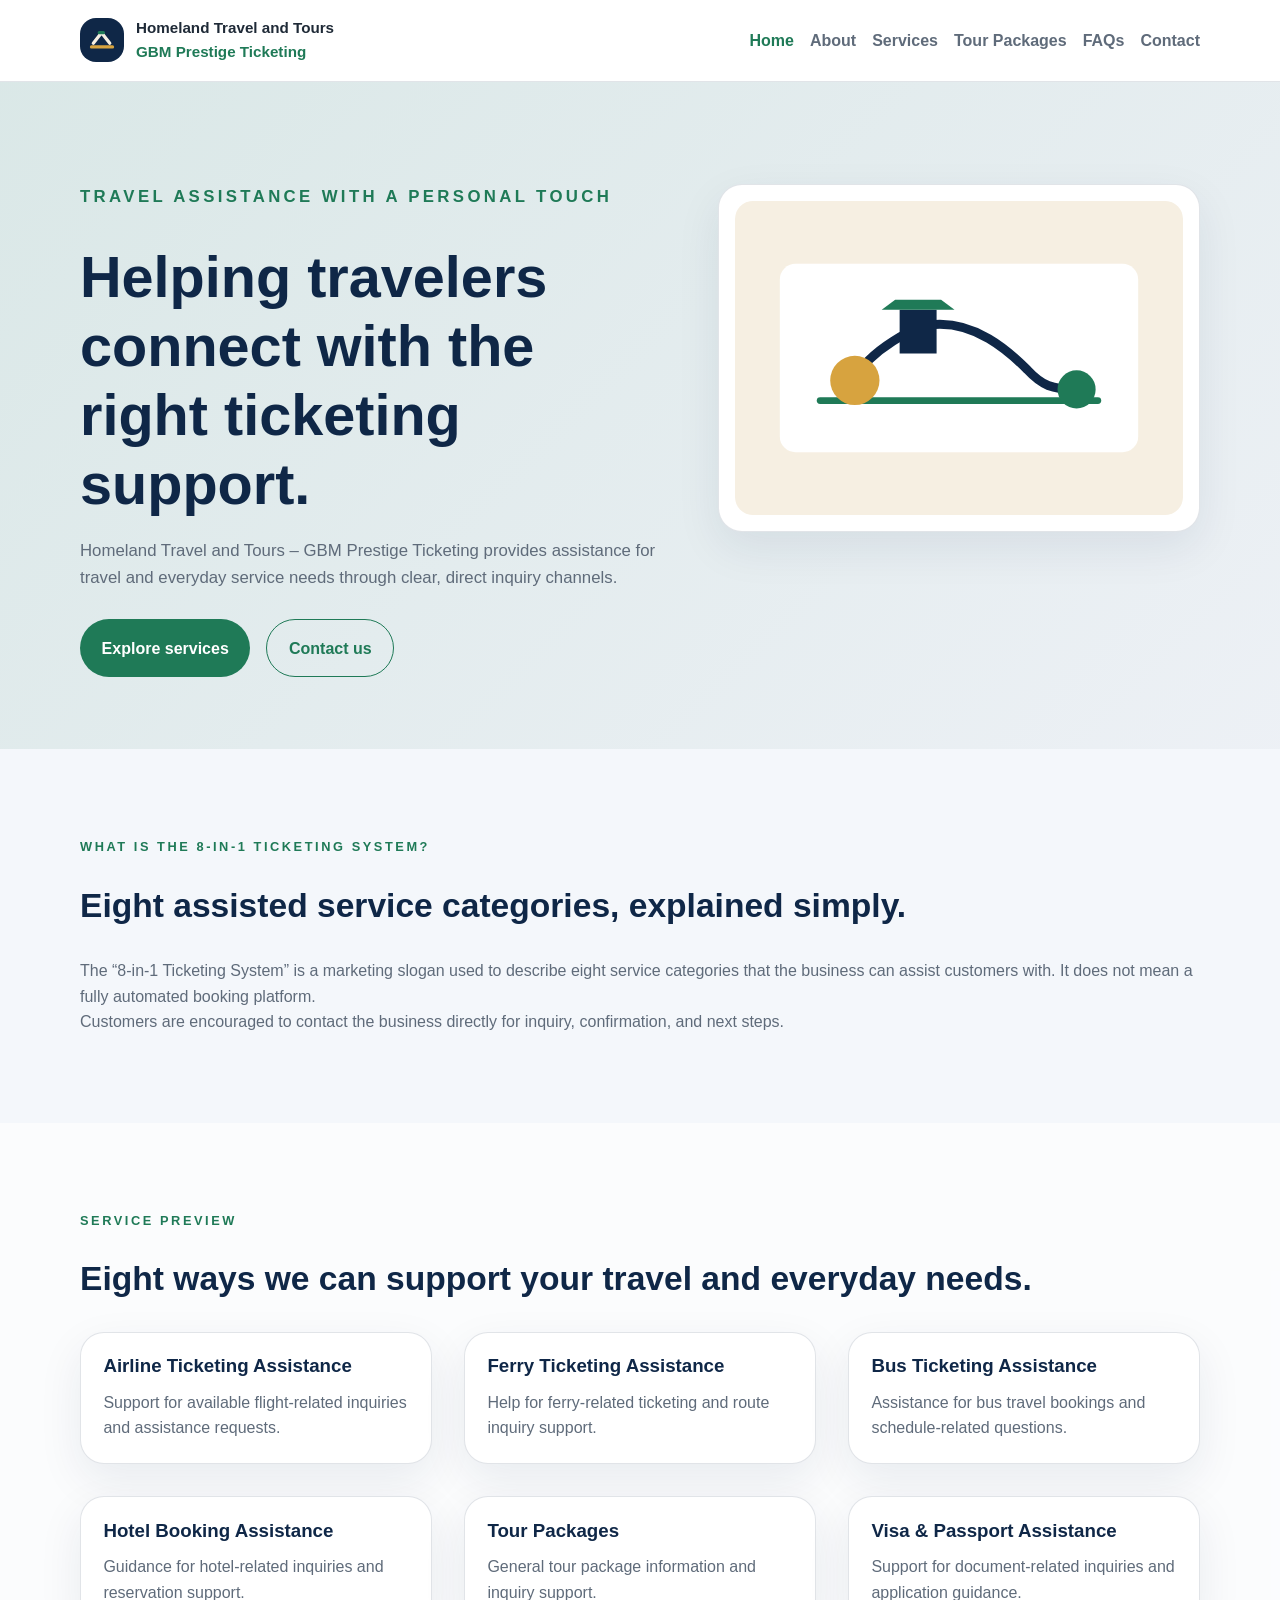
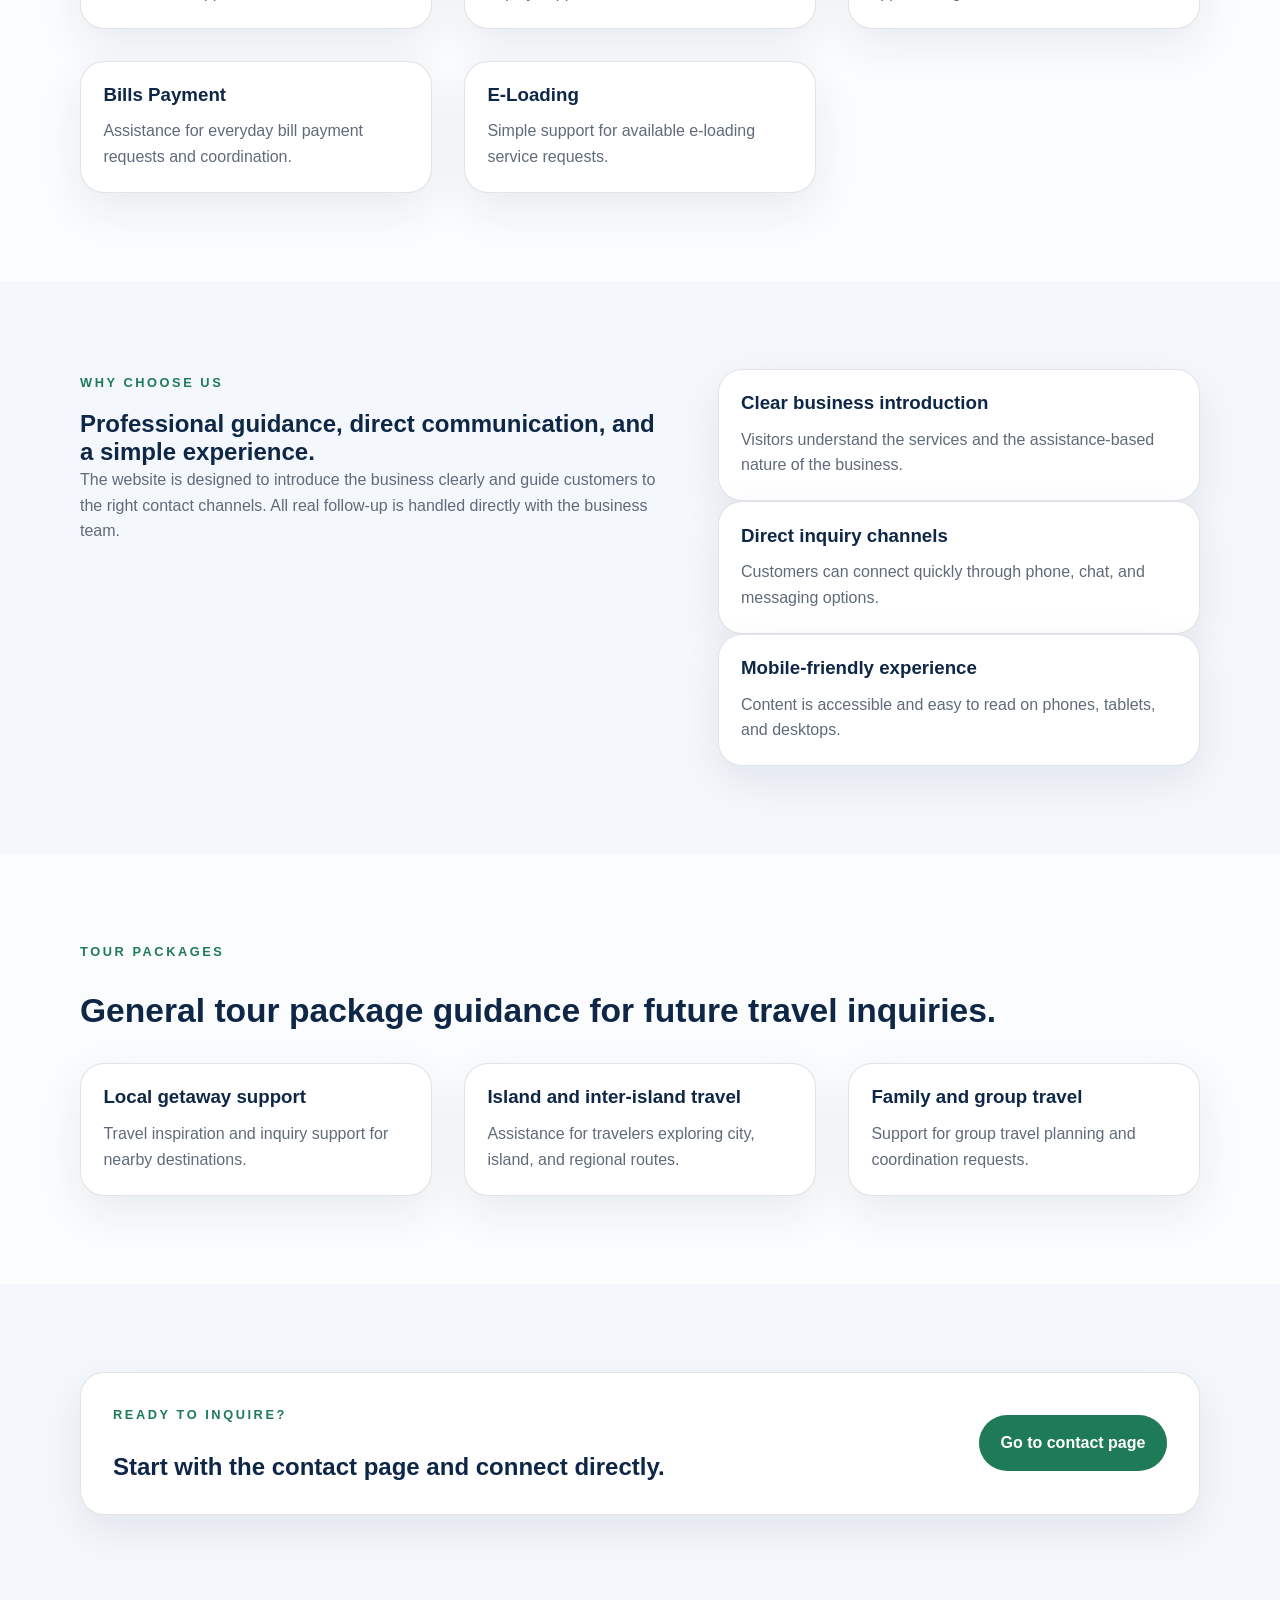
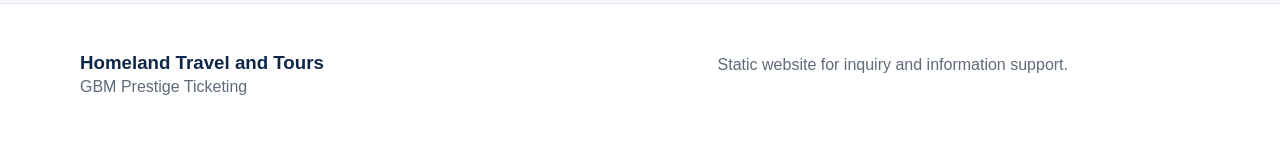
==== index.html @ 582492b7 "Build static website v1" ====
<!DOCTYPE html>
<html lang="en">
  <head>
    <meta charset="UTF-8" />
    <meta name="viewport" content="width=device-width, initial-scale=1.0" />
    <title>Homeland Travel and Tours – GBM Prestige Ticketing</title>
    <meta
      name="description"
      content="Homeland Travel and Tours – GBM Prestige Ticketing offers travel and ticketing assistance with a simple, professional inquiry-based website."
    />
    <link rel="icon" href="public/favicon/favicon.svg" type="image/svg+xml" />
    <link rel="stylesheet" href="src/css/reset.css" />
    <link rel="stylesheet" href="src/css/variables.css" />
    <link rel="stylesheet" href="src/css/base.css" />
    <link rel="stylesheet" href="src/css/layout.css" />
    <link rel="stylesheet" href="src/css/components.css" />
    <link rel="stylesheet" href="src/css/responsive.css" />
  </head>
  <body>
    <header class="site-header">
      <div class="container nav-bar">
        <a class="brand" href="index.html">
          <img src="public/icons/brand-mark.svg" alt="Homeland Travel and Tours logo" />
          <span>Homeland Travel and Tours<br /><strong>GBM Prestige Ticketing</strong></span>
        </a>
        <button class="menu-toggle" type="button" aria-label="Open navigation" aria-expanded="false" data-nav-toggle>
          <span></span><span></span><span></span>
        </button>
        <nav class="site-nav" aria-label="Primary navigation" data-nav-menu>
          <a href="index.html" class="active">Home</a>
          <a href="src/pages/about.html">About</a>
          <a href="src/pages/services.html">Services</a>
          <a href="src/pages/tour-packages.html">Tour Packages</a>
          <a href="src/pages/faqs.html">FAQs</a>
          <a href="src/pages/contact.html">Contact</a>
        </nav>
      </div>
    </header>

    <main>
      <section class="hero">
        <div class="container hero-grid">
          <div class="hero-copy">
            <p class="eyebrow">Travel assistance with a personal touch</p>
            <h1>Helping travelers connect with the right ticketing support.</h1>
            <p>
              Homeland Travel and Tours – GBM Prestige Ticketing provides assistance for travel and everyday service needs through clear, direct inquiry channels.
            </p>
            <div class="hero-actions">
              <a class="btn btn-primary" href="src/pages/services.html">Explore services</a>
              <a class="btn btn-secondary" href="src/pages/contact.html">Contact us</a>
            </div>
          </div>
          <div class="hero-card">
            <img src="public/images/hero-travel.svg" alt="Illustration of travel planning and ticketing assistance" />
          </div>
        </div>
      </section>

      <section class="section intro-section">
        <div class="container">
          <div class="section-heading">
            <p class="eyebrow">What is the 8-in-1 Ticketing System?</p>
            <h2>Eight assisted service categories, explained simply.</h2>
          </div>
          <div class="text-block">
            <p>
              The “8-in-1 Ticketing System” is a marketing slogan used to describe eight service categories that the business can assist customers with. It does not mean a fully automated booking platform.
            </p>
            <p>
              Customers are encouraged to contact the business directly for inquiry, confirmation, and next steps.
            </p>
          </div>
        </div>
      </section>

      <section class="section section-surface">
        <div class="container">
          <div class="section-heading">
            <p class="eyebrow">Service preview</p>
            <h2>Eight ways we can support your travel and everyday needs.</h2>
          </div>
          <div class="card-grid">
            <article class="info-card">
              <h3>Airline Ticketing Assistance</h3>
              <p>Support for available flight-related inquiries and assistance requests.</p>
            </article>
            <article class="info-card">
              <h3>Ferry Ticketing Assistance</h3>
              <p>Help for ferry-related ticketing and route inquiry support.</p>
            </article>
            <article class="info-card">
              <h3>Bus Ticketing Assistance</h3>
              <p>Assistance for bus travel bookings and schedule-related questions.</p>
            </article>
            <article class="info-card">
              <h3>Hotel Booking Assistance</h3>
              <p>Guidance for hotel-related inquiries and reservation support.</p>
            </article>
            <article class="info-card">
              <h3>Tour Packages</h3>
              <p>General tour package information and inquiry support.</p>
            </article>
            <article class="info-card">
              <h3>Visa & Passport Assistance</h3>
              <p>Support for document-related inquiries and application guidance.</p>
            </article>
            <article class="info-card">
              <h3>Bills Payment</h3>
              <p>Assistance for everyday bill payment requests and coordination.</p>
            </article>
            <article class="info-card">
              <h3>E-Loading</h3>
              <p>Simple support for available e-loading service requests.</p>
            </article>
          </div>
        </div>
      </section>

      <section class="section">
        <div class="container two-column">
          <div>
            <p class="eyebrow">Why choose us</p>
            <h2>Professional guidance, direct communication, and a simple experience.</h2>
            <p>
              The website is designed to introduce the business clearly and guide customers to the right contact channels. All real follow-up is handled directly with the business team.
            </p>
          </div>
          <div class="stack-list">
            <div class="feature-item">
              <h3>Clear business introduction</h3>
              <p>Visitors understand the services and the assistance-based nature of the business.</p>
            </div>
            <div class="feature-item">
              <h3>Direct inquiry channels</h3>
              <p>Customers can connect quickly through phone, chat, and messaging options.</p>
            </div>
            <div class="feature-item">
              <h3>Mobile-friendly experience</h3>
              <p>Content is accessible and easy to read on phones, tablets, and desktops.</p>
            </div>
          </div>
        </div>
      </section>

      <section class="section section-surface">
        <div class="container">
          <div class="section-heading">
            <p class="eyebrow">Tour packages</p>
            <h2>General tour package guidance for future travel inquiries.</h2>
          </div>
          <div class="card-grid three-up">
            <article class="info-card">
              <h3>Local getaway support</h3>
              <p>Travel inspiration and inquiry support for nearby destinations.</p>
            </article>
            <article class="info-card">
              <h3>Island and inter-island travel</h3>
              <p>Assistance for travelers exploring city, island, and regional routes.</p>
            </article>
            <article class="info-card">
              <h3>Family and group travel</h3>
              <p>Support for group travel planning and coordination requests.</p>
            </article>
          </div>
        </div>
      </section>

      <section class="section cta-block">
        <div class="container cta-box">
          <div>
            <p class="eyebrow">Ready to inquire?</p>
            <h2>Start with the contact page and connect directly.</h2>
          </div>
          <a class="btn btn-primary" href="src/pages/contact.html">Go to contact page</a>
        </div>
      </section>
    </main>

    <footer class="site-footer">
      <div class="container footer-content">
        <div>
          <h3>Homeland Travel and Tours</h3>
          <p>GBM Prestige Ticketing</p>
        </div>
        <p>Static website for inquiry and information support.</p>
      </div>
    </footer>

    <script src="src/js/main.js"></script>
  </body>
</html>
---- src/css/variables.css ----
:root {
  --color-navy: #0f2747;
  --color-emerald: #1f7a57;
  --color-emerald-dark: #185b43;
  --color-gold: #d7a33f;
  --color-sand: #f6efe2;
  --color-surface: #ffffff;
  --color-bg: #f4f7fb;
  --color-text: #1f2a37;
  --color-muted: #5f6b7a;
  --border: rgba(15, 39, 71, 0.12);
  --shadow: 0 16px 45px rgba(15, 39, 71, 0.08);
  --radius-lg: 24px;
  --radius-md: 16px;
  --radius-sm: 10px;
  --container: 1120px;
  --space-1: 0.5rem;
  --space-2: 1rem;
  --space-3: 1.5rem;
  --space-4: 2rem;
  --space-5: 3rem;
  --space-6: 4rem;
  --font-body: "Segoe UI", Arial, sans-serif;
  --font-heading: "Segoe UI", Arial, sans-serif;
}
---- src/css/base.css ----
body {
  font-family: var(--font-body);
  color: var(--color-text);
  background: var(--color-bg);
  line-height: 1.6;
}

a {
  color: inherit;
  text-decoration: none;
}

img {
  border-radius: var(--radius-md);
}

p {
  color: var(--color-muted);
}

h1,
h2,
h3 {
  font-family: var(--font-heading);
  line-height: 1.2;
  color: var(--color-navy);
}

strong {
  color: var(--color-emerald);
}

.eyebrow {
  display: inline-block;
  letter-spacing: 0.2em;
  text-transform: uppercase;
  font-size: 0.8rem;
  font-weight: 700;
  color: var(--color-emerald);
  margin-bottom: var(--space-2);
}
---- src/css/layout.css ----
.container {
  width: min(100% - 2rem, var(--container));
  margin: 0 auto;
}

.site-header {
  position: sticky;
  top: 0;
  z-index: 20;
  background: rgba(255, 255, 255, 0.95);
  backdrop-filter: blur(12px);
  border-bottom: 1px solid var(--border);
}

.nav-bar {
  display: flex;
  align-items: center;
  justify-content: space-between;
  gap: var(--space-2);
  padding: 1rem 0;
}

.brand {
  display: flex;
  align-items: center;
  gap: 0.75rem;
  font-size: 0.95rem;
  font-weight: 600;
}

.brand img {
  width: 44px;
  height: 44px;
}

.site-nav {
  display: none;
  gap: 1rem;
  align-items: center;
}

.site-nav a {
  font-weight: 600;
  color: var(--color-muted);
}

.site-nav a.active,
.site-nav a:hover {
  color: var(--color-emerald);
}

.hero,
.page-hero {
  padding: clamp(5rem, 8vw, 6.5rem) 0 clamp(3rem, 6vw, 4.5rem);
  background: linear-gradient(135deg, rgba(31, 122, 87, 0.12), rgba(15, 39, 71, 0.03));
}

.hero-grid,
.two-column,
.footer-content {
  display: grid;
  gap: var(--space-5);
}

.hero-copy,
.page-hero-content {
  display: grid;
  gap: 1rem;
}

.hero-copy h1,
.page-hero-content h1 {
  font-size: clamp(2rem, 5vw, 3.2rem);
  margin-bottom: 0.15rem;
}

.hero-copy p,
.page-hero-content p {
  font-size: 1.05rem;
  max-width: 66ch;
}

.hero-card {
  background: var(--color-surface);
  border: 1px solid var(--border);
  border-radius: var(--radius-lg);
  padding: 1rem;
  box-shadow: var(--shadow);
}

.section {
  padding: clamp(3.5rem, 7vw, 5rem) 0;
}

.section-surface {
  background: rgba(255, 255, 255, 0.65);
}

.section-heading {
  margin-bottom: var(--space-4);
  display: grid;
  gap: 0.75rem;
}

.section-heading h2 {
  font-size: clamp(1.5rem, 3.5vw, 2.1rem);
}

.card-grid {
  display: grid;
  gap: var(--space-4);
}

.cta-box,
.info-banner,
.feature-item,
.service-card,
.info-card,
.contact-card,
.faq-item {
  background: var(--color-surface);
  border: 1px solid var(--border);
  border-radius: var(--radius-lg);
  box-shadow: var(--shadow);
}

.cta-box,
.info-banner {
  padding: var(--space-4);
}

.cta-box {
  display: grid;
  gap: 1.25rem;
}

.cta-box > div {
  display: grid;
  gap: 0.75rem;
}

.info-banner {
  margin-top: var(--space-4);
}

.cta-block {
  padding-bottom: var(--space-6);
}

.site-footer {
  border-top: 1px solid var(--border);
  padding: 3rem 0 4rem;
  background: var(--color-surface);
}

.not-found {
  padding: clamp(4rem, 8vw, 6rem) 0;
  text-align: center;
  display: grid;
  gap: 1rem;
  justify-items: center;
}

.not-found > * {
  max-width: 42rem;
}

.faq-list {
  display: grid;
  gap: 1rem;
}
---- src/css/components.css ----
.hero-actions {
  display: flex;
  flex-wrap: wrap;
  gap: 1rem;
  margin-top: 0.75rem;
}

.btn {
  display: inline-flex;
  align-items: center;
  justify-content: center;
  padding: 0.95rem 1.35rem;
  border-radius: 999px;
  font-weight: 700;
  transition: transform 0.2s ease, box-shadow 0.2s ease;
}

.btn:hover {
  transform: translateY(-1px);
}

.btn-primary {
  background: var(--color-emerald);
  color: white;
}

.btn-secondary {
  background: transparent;
  color: var(--color-emerald);
  border: 1px solid var(--color-emerald);
}

.menu-toggle {
  display: inline-flex;
  flex-direction: column;
  justify-content: center;
  gap: 0.25rem;
  border: 0;
  background: transparent;
  cursor: pointer;
}

.menu-toggle span {
  width: 24px;
  height: 2px;
  background: var(--color-navy);
}

.info-card,
.service-card,
.contact-card,
.feature-item {
  padding: 1.4rem;
  display: grid;
  gap: 0.75rem;
}

.info-card h3,
.service-card h3,
.contact-card h3,
.feature-item h3 {
  margin-bottom: 0;
}

.faq-item {
  padding: 0.2rem 0;
  overflow: hidden;
}

.faq-question {
  width: 100%;
  text-align: left;
  padding: 1.1rem 1.25rem;
  border: 0;
  background: transparent;
  font-weight: 700;
  color: var(--color-navy);
  cursor: pointer;
  display: flex;
  justify-content: space-between;
  align-items: center;
  gap: 1rem;
}

.faq-question::after {
  content: "+";
  color: var(--color-emerald);
  font-size: 1.2rem;
  line-height: 1;
}

.faq-item.open .faq-question::after {
  content: "−";
}

.faq-answer {
  display: none;
  padding: 0 1.25rem 1.15rem;
}

.faq-item.open .faq-answer {
  display: block;
}

.contact-card .btn {
  margin-top: 0.25rem;
  width: fit-content;
}
---- src/css/responsive.css ----
@media (min-width: 700px) {
  .site-nav {
    display: flex;
  }

  .menu-toggle {
    display: none;
  }

  .hero-grid,
  .two-column,
  .footer-content {
    grid-template-columns: 1.1fr 0.9fr;
    align-items: start;
  }

  .card-grid {
    grid-template-columns: repeat(2, minmax(0, 1fr));
  }

  .three-up {
    grid-template-columns: repeat(3, minmax(0, 1fr));
  }

  .contact-grid {
    grid-template-columns: repeat(2, minmax(0, 1fr));
  }

  .cta-box {
    grid-template-columns: 1fr auto;
    align-items: center;
  }
}

@media (min-width: 1000px) {
  .hero-copy h1,
  .page-hero-content h1 {
    font-size: 3.6rem;
  }

  .card-grid {
    grid-template-columns: repeat(3, minmax(0, 1fr));
  }

  .section {
    padding: clamp(4rem, 7vw, 5.5rem) 0;
  }
}
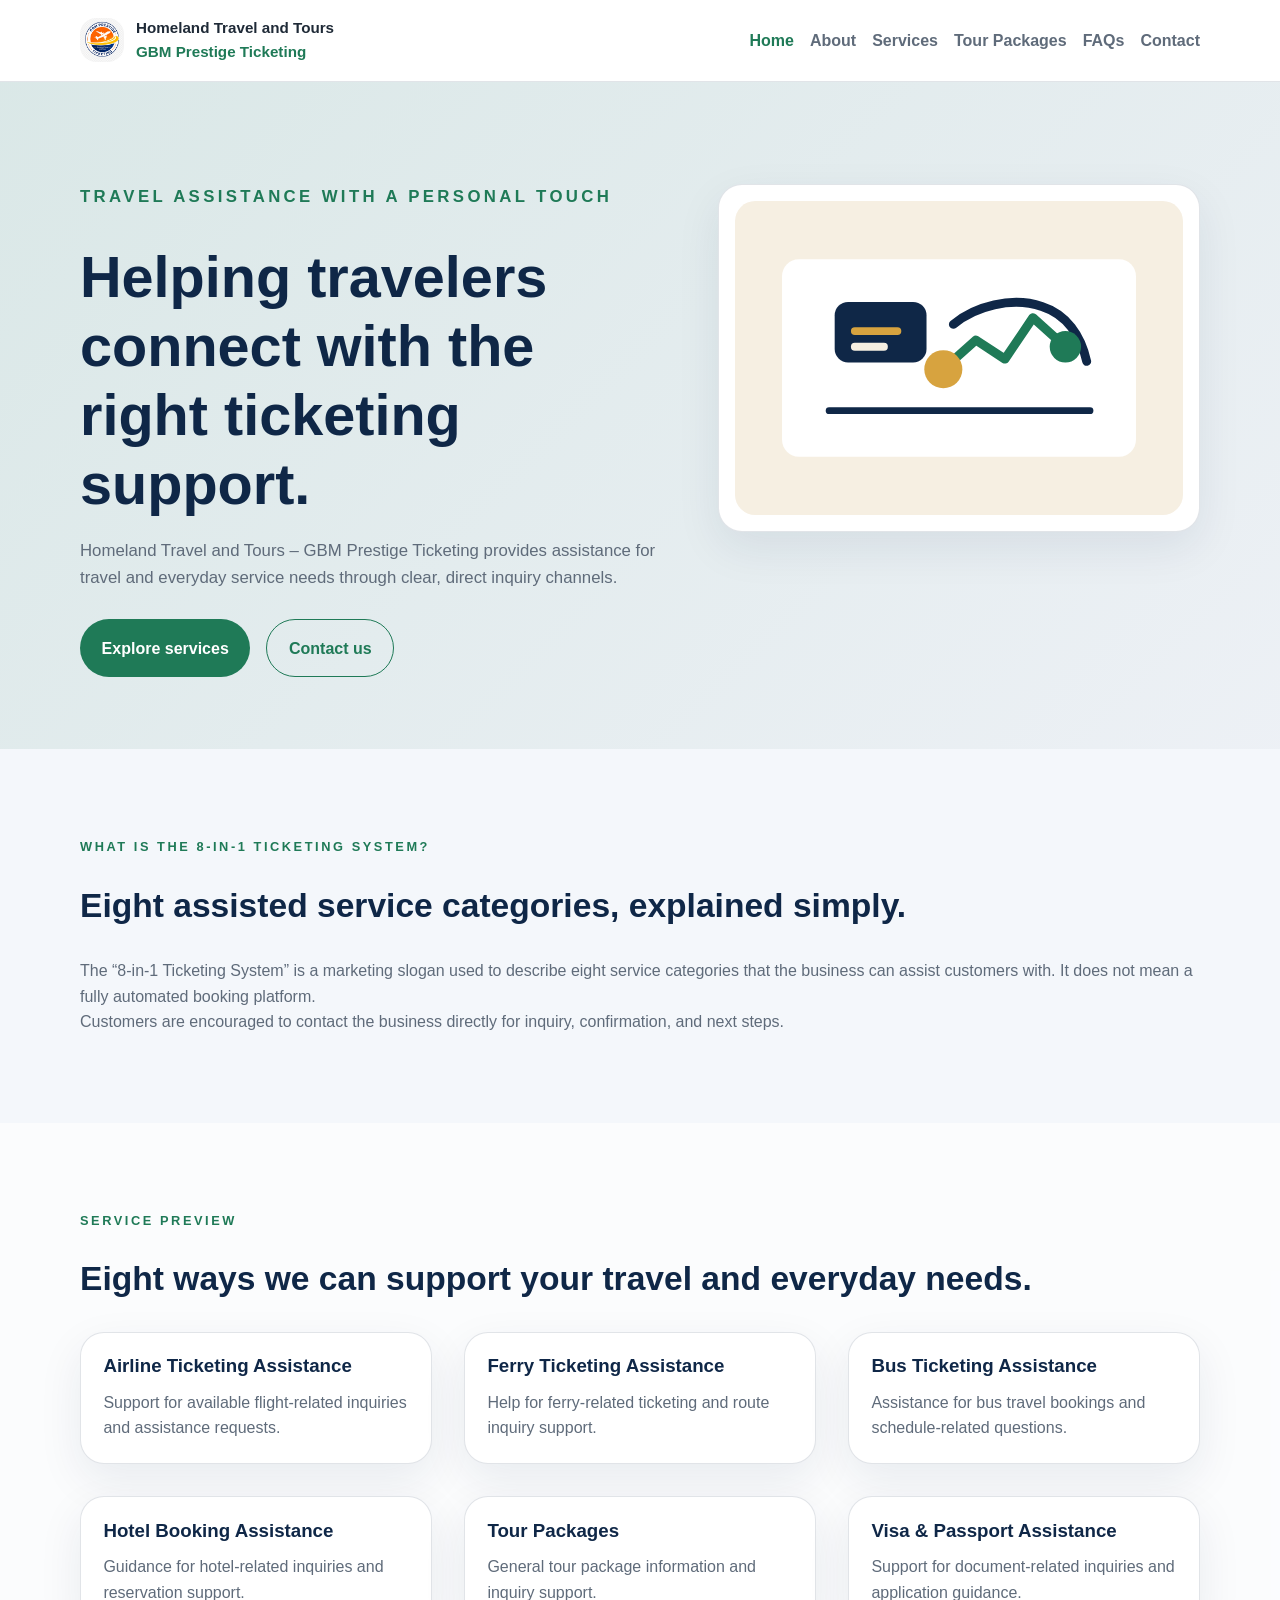
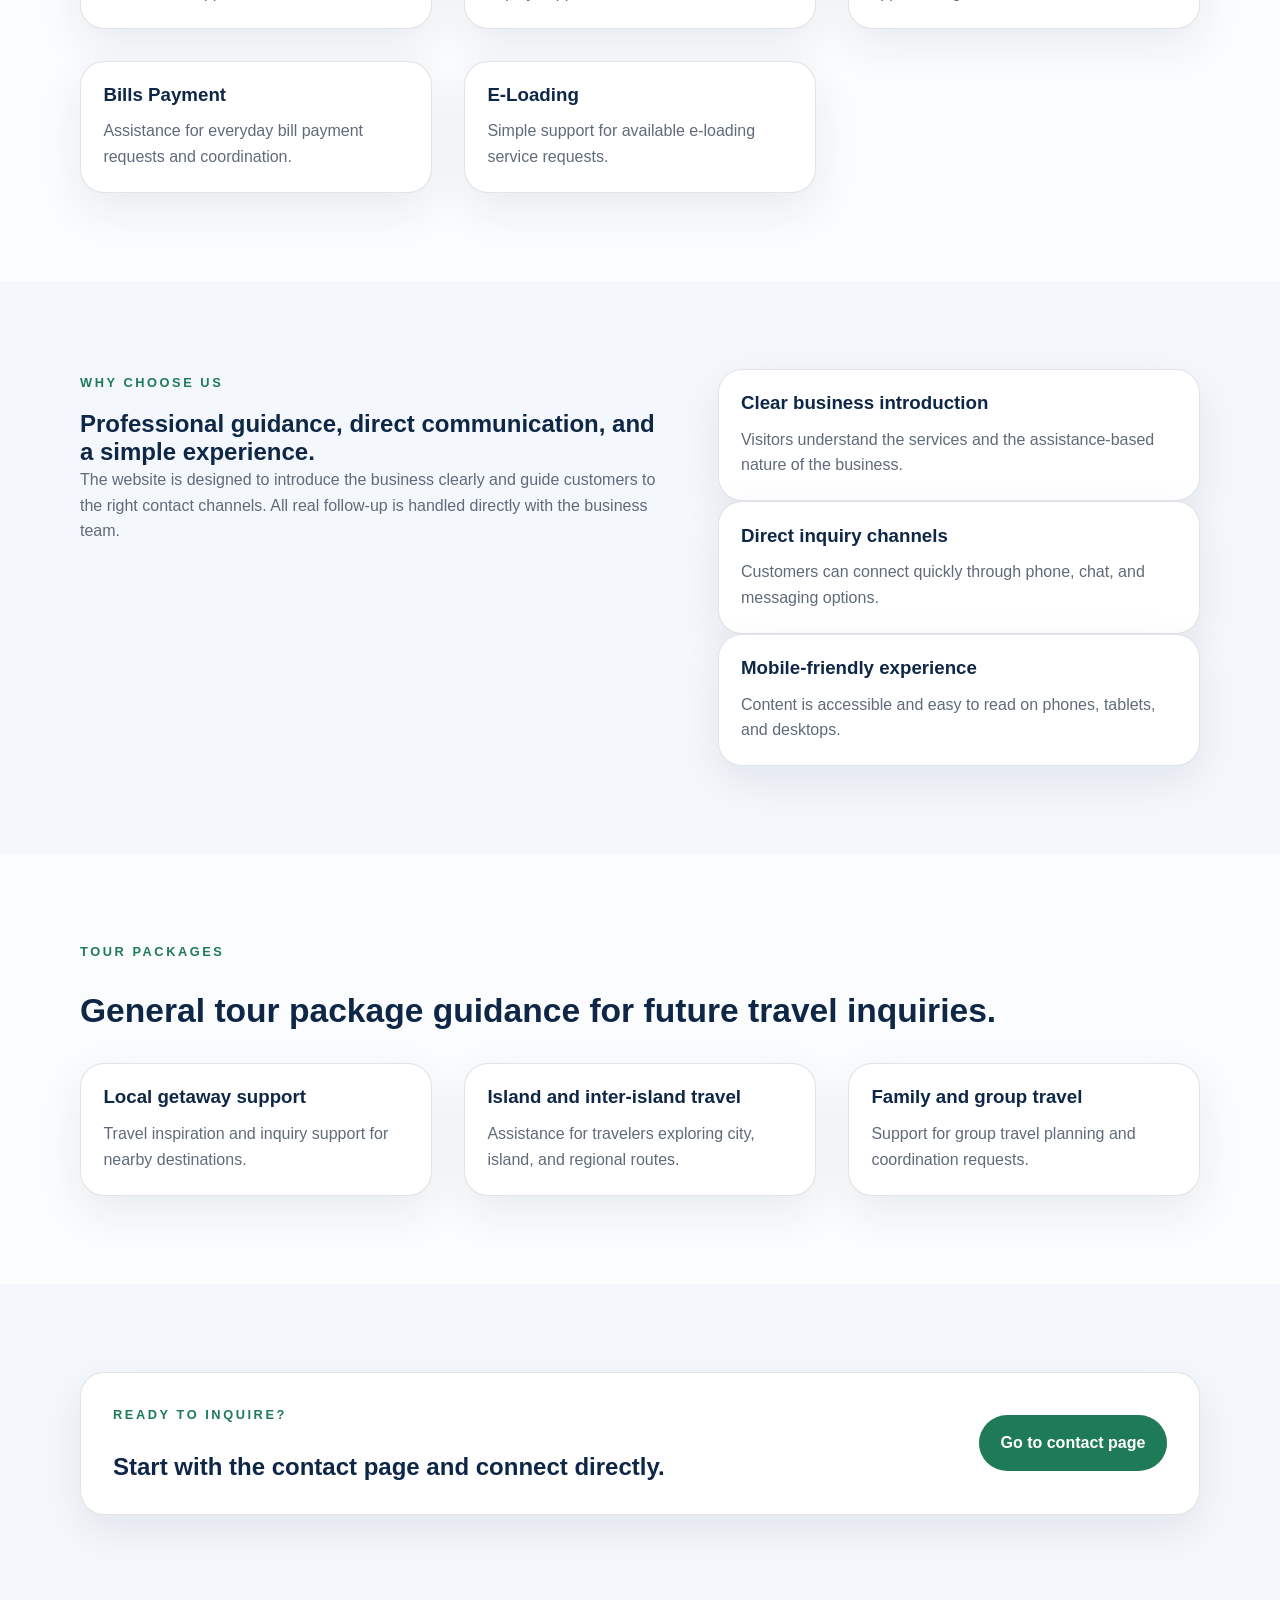
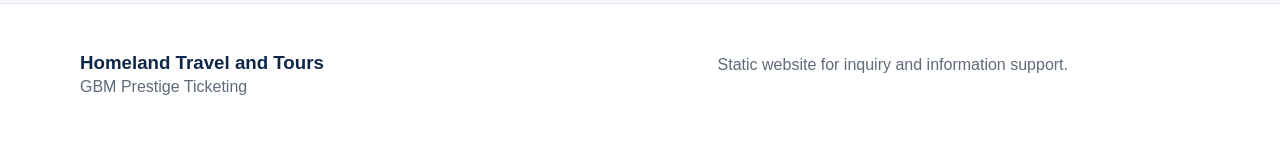
==== commit ef5f4c46: "Improve website visuals and mobile spacing" ====
--- a/index.html
+++ b/index.html
@@ -20,7 +20,7 @@
     <header class="site-header">
       <div class="container nav-bar">
         <a class="brand" href="index.html">
-          <img src="public/icons/brand-mark.svg" alt="Homeland Travel and Tours logo" />
+          <img src="public/images/logo.png" alt="Homeland Travel and Tours logo" />
           <span>Homeland Travel and Tours<br /><strong>GBM Prestige Ticketing</strong></span>
         </a>
         <button class="menu-toggle" type="button" aria-label="Open navigation" aria-expanded="false" data-nav-toggle>
--- a/src/css/layout.css
+++ b/src/css/layout.css
@@ -66,6 +66,17 @@
 .page-hero-content {
   display: grid;
   gap: 1rem;
+}
+
+.page-hero-asset {
+  margin-top: 0.5rem;
+}
+
+.hero-card img,
+.page-hero-asset img {
+  display: block;
+  width: 100%;
+  height: auto;
 }
 
 .hero-copy h1,
--- a/src/css/components.css
+++ b/src/css/components.css
@@ -3,6 +3,11 @@
   flex-wrap: wrap;
   gap: 1rem;
   margin-top: 0.75rem;
+}
+
+.page-hero-copy {
+  display: grid;
+  gap: 1rem;
 }
 
 .btn {
--- a/src/css/responsive.css
+++ b/src/css/responsive.css
@@ -1,6 +1,105 @@
+@media (max-width: 699px) {
+  .section {
+    padding: clamp(2.4rem, 6vw, 3rem) 0;
+  }
+
+  .why-choose-section {
+    padding-top: 2.4rem;
+    padding-bottom: 1.75rem;
+  }
+
+  .why-choose-section + .section-surface {
+    padding-top: 2.2rem;
+  }
+
+  .why-choose-section .two-column {
+    gap: 1.1rem;
+  }
+
+  .why-choose-section .stack-list {
+    gap: 0.75rem;
+  }
+
+  .why-choose-section .feature-item {
+    padding: 1rem 1rem 1.05rem;
+    gap: 0.45rem;
+  }
+
+  .why-choose-section .feature-item h3 {
+    font-size: 1.05rem;
+    line-height: 1.25;
+  }
+
+  .why-choose-section .feature-item p {
+    line-height: 1.5;
+  }
+
+  .section-heading {
+    margin-bottom: 1.25rem;
+    gap: 0.5rem;
+  }
+
+  .card-grid {
+    gap: 0.8rem;
+  }
+
+  .faq-list {
+    gap: 0.7rem;
+  }
+
+  .cta-box,
+  .info-banner,
+  .info-card,
+  .service-card,
+  .contact-card,
+  .feature-item {
+    padding: 1rem;
+  }
+
+  .info-card,
+  .service-card,
+  .contact-card,
+  .feature-item {
+    gap: 0.55rem;
+  }
+
+  .info-card h3,
+  .service-card h3,
+  .contact-card h3,
+  .feature-item h3 {
+    font-size: 1.05rem;
+    line-height: 1.25;
+  }
+
+  .info-card p,
+  .service-card p,
+  .contact-card p,
+  .feature-item p,
+  .faq-answer p {
+    line-height: 1.5;
+  }
+
+  .faq-question {
+    padding: 0.9rem 1rem;
+  }
+
+  .faq-answer {
+    padding: 0 1rem 0.95rem;
+  }
+
+  .hero-card {
+    padding: 0.8rem;
+  }
+}
+
 @media (min-width: 700px) {
   .site-nav {
     display: flex;
+  }
+
+  .page-hero-with-visual {
+    grid-template-columns: minmax(0, 1.05fr) minmax(280px, 0.95fr);
+    align-items: center;
   }
 
   .menu-toggle {
